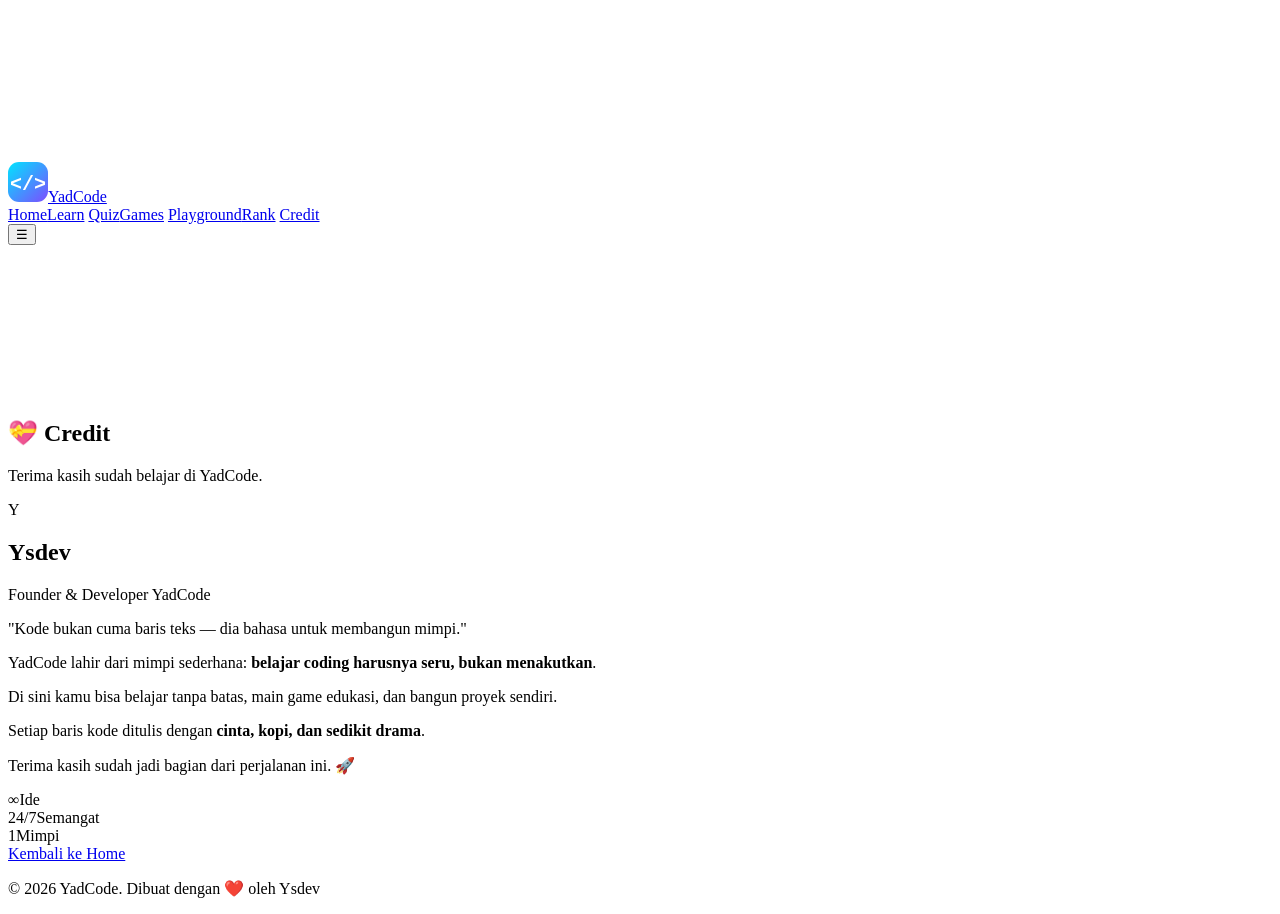
==== credit.html @ 746a7d45 "feat: credit" ====
<!DOCTYPE html>
<html lang="id"><head>
<meta charset="UTF-8"><meta name="viewport" content="width=device-width,initial-scale=1.0">
<title>Credit — YadCode</title><link rel="stylesheet" href="css/style.css">
</head><body>
<canvas id="bgCanvas"></canvas>
<nav class="navbar">
  <a href="index.html" class="nav-brand"><span class="logo-svg"><svg viewBox="0 0 40 40" width="40" height="40"><defs><linearGradient id="lg" x1="0" x2="1" y1="0" y2="1"><stop offset="0%" stop-color="#00e5ff"/><stop offset="100%" stop-color="#7c4dff"/></linearGradient></defs><rect width="40" height="40" rx="11" fill="url(#lg)"/><text x="20" y="28" font-family="monospace" font-size="20" font-weight="900" fill="#fff" text-anchor="middle">&lt;/&gt;</text></svg></span><span class="brand-name">YadCode</span></a>
  <div class="nav-links">
    <a href="index.html">Home</a><a href="learn.html">Learn</a>
    <a href="quiz.html">Quiz</a><a href="games.html">Games</a>
    <a href="playground.html">Playground</a><a href="leaderboard.html">Rank</a>
    <a href="credit.html" class="active">Credit</a>
  </div>
  <button class="nav-toggle" onclick="toggleNav()">☰</button>
</nav>

<section class="menu-header">
  <canvas id="menuCanvas" class="menu-canvas"></canvas>
  <div class="menu-header-content">
    <h1>💝 Credit</h1>
    <p>Terima kasih sudah belajar di YadCode.</p>
  </div>
</section>

<section class="credit-section"><div class="credit-card">
  <div class="credit-avatar">Y</div>
  <h1 class="credit-name">Ysdev</h1>
  <p class="credit-role">Founder & Developer YadCode</p>
  <div class="credit-quote"><p>"Kode bukan cuma baris teks — dia bahasa untuk membangun mimpi."</p></div>
  <div class="credit-msg">
    <p>YadCode lahir dari mimpi sederhana: <strong>belajar coding harusnya seru, bukan menakutkan</strong>.</p>
    <p>Di sini kamu bisa belajar tanpa batas, main game edukasi, dan bangun proyek sendiri.</p>
    <p>Setiap baris kode ditulis dengan <strong>cinta, kopi, dan sedikit drama</strong>.</p>
    <p>Terima kasih sudah jadi bagian dari perjalanan ini. 🚀</p>
  </div>
  <div class="credit-stats">
    <div class="stat"><span class="stat-num">∞</span><span class="stat-label">Ide</span></div>
    <div class="stat"><span class="stat-num">24/7</span><span class="stat-label">Semangat</span></div>
    <div class="stat"><span class="stat-num">1</span><span class="stat-label">Mimpi</span></div>
  </div>
  <a href="index.html" class="btn btn-primary">Kembali ke Home</a>
</div></section>

<footer><p>© 2026 YadCode. Dibuat dengan ❤️ oleh Ysdev</p></footer>
<script src="js/main.js"></script>
<script src="js/bg.js"></script>
</body></html>
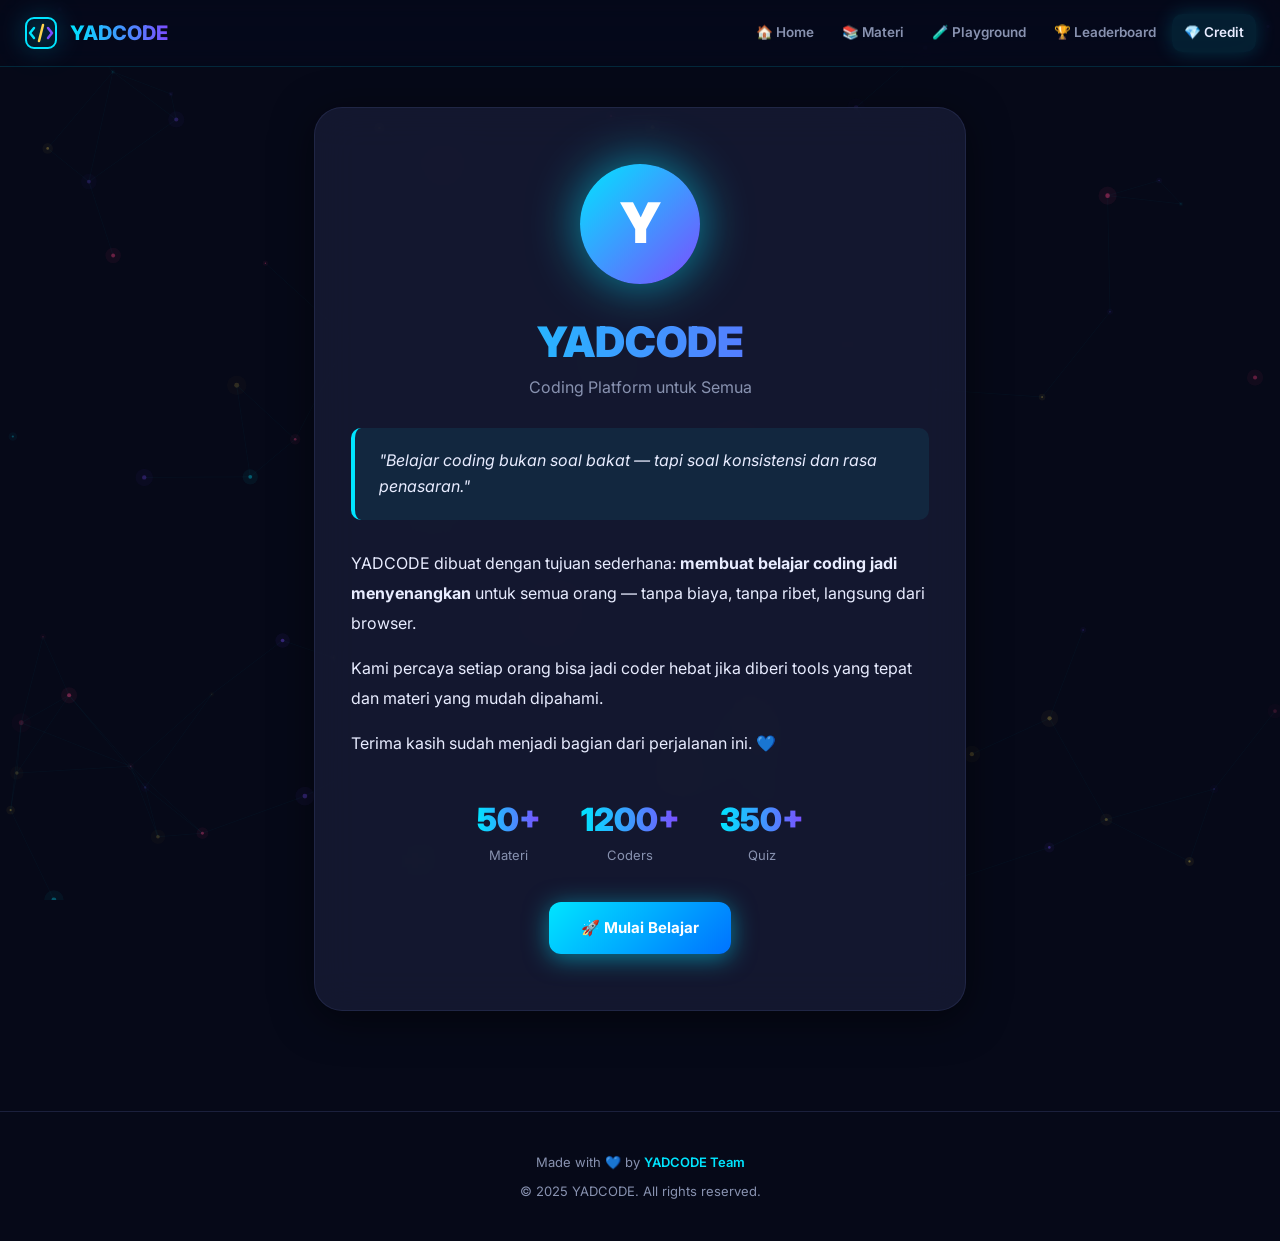
==== commit 3de6ed41: "Add credit page" ====
--- a/credit.html
+++ b/credit.html
@@ -1,48 +1,79 @@
 <!DOCTYPE html>
-<html lang="id"><head>
-<meta charset="UTF-8"><meta name="viewport" content="width=device-width,initial-scale=1.0">
-<title>Credit — YadCode</title><link rel="stylesheet" href="css/style.css">
-</head><body>
+<html lang="id">
+<head>
+<meta charset="UTF-8">
+<meta name="viewport" content="width=device-width, initial-scale=1.0">
+<title>Credit — YADCODE</title>
+<link rel="stylesheet" href="css/style.css">
+</head>
+<body>
 <canvas id="bgCanvas"></canvas>
+
 <nav class="navbar">
-  <a href="index.html" class="nav-brand"><span class="logo-svg"><svg viewBox="0 0 40 40" width="40" height="40"><defs><linearGradient id="lg" x1="0" x2="1" y1="0" y2="1"><stop offset="0%" stop-color="#00e5ff"/><stop offset="100%" stop-color="#7c4dff"/></linearGradient></defs><rect width="40" height="40" rx="11" fill="url(#lg)"/><text x="20" y="28" font-family="monospace" font-size="20" font-weight="900" fill="#fff" text-anchor="middle">&lt;/&gt;</text></svg></span><span class="brand-name">YadCode</span></a>
-  <div class="nav-links">
-    <a href="index.html">Home</a><a href="learn.html">Learn</a>
-    <a href="quiz.html">Quiz</a><a href="games.html">Games</a>
-    <a href="playground.html">Playground</a><a href="leaderboard.html">Rank</a>
-    <a href="credit.html" class="active">Credit</a>
+  <a href="index.html" class="nav-brand">
+    <span class="logo-svg">
+      <svg width="34" height="34" viewBox="0 0 34 34" fill="none">
+        <rect x="2" y="2" width="30" height="30" rx="8" stroke="#00e5ff" stroke-width="2"/>
+        <path d="M10 12 L6 17 L10 22" stroke="#00e5ff" stroke-width="2.5" stroke-linecap="round" stroke-linejoin="round"/>
+        <path d="M24 12 L28 17 L24 22" stroke="#7c4dff" stroke-width="2.5" stroke-linecap="round" stroke-linejoin="round"/>
+        <path d="M19 9 L15 25" stroke="#ffd54f" stroke-width="2.5" stroke-linecap="round"/>
+      </svg>
+    </span>
+    <span class="brand-name">YADCODE</span>
+  </a>
+  <button class="nav-toggle" onclick="document.getElementById('navLinks').classList.toggle('open')">☰</button>
+  <div class="nav-links" id="navLinks">
+    <a href="index.html">🏠 Home</a>
+    <a href="menu.html">📚 Materi</a>
+    <a href="playground.html">🧪 Playground</a>
+    <a href="leaderboard.html">🏆 Leaderboard</a>
+    <a href="credit.html" class="active">💎 Credit</a>
   </div>
-  <button class="nav-toggle" onclick="toggleNav()">☰</button>
 </nav>
 
-<section class="menu-header">
-  <canvas id="menuCanvas" class="menu-canvas"></canvas>
-  <div class="menu-header-content">
-    <h1>💝 Credit</h1>
-    <p>Terima kasih sudah belajar di YadCode.</p>
+<section class="credit-section">
+  <div class="credit-card">
+    <div class="credit-avatar">Y</div>
+    <div class="credit-name">YADCODE</div>
+    <div class="credit-role">Coding Platform untuk Semua</div>
+
+    <div class="credit-quote">
+      "Belajar coding bukan soal bakat — tapi soal konsistensi dan rasa penasaran."
+    </div>
+
+    <div class="credit-msg">
+      <p>YADCODE dibuat dengan tujuan sederhana: <b>membuat belajar coding jadi menyenangkan</b> untuk semua orang — tanpa biaya, tanpa ribet, langsung dari browser.</p>
+      <p>Kami percaya setiap orang bisa jadi coder hebat jika diberi tools yang tepat dan materi yang mudah dipahami.</p>
+      <p>Terima kasih sudah menjadi bagian dari perjalanan ini. 💙</p>
+    </div>
+
+    <div class="credit-stats">
+      <div class="stat">
+        <span class="stat-num">50+</span>
+        <span class="stat-label">Materi</span>
+      </div>
+      <div class="stat">
+        <span class="stat-num">1200+</span>
+        <span class="stat-label">Coders</span>
+      </div>
+      <div class="stat">
+        <span class="stat-num">350+</span>
+        <span class="stat-label">Quiz</span>
+      </div>
+    </div>
+
+    <a href="menu.html" class="btn btn-primary glow-pulse">🚀 Mulai Belajar</a>
   </div>
 </section>
 
-<section class="credit-section"><div class="credit-card">
-  <div class="credit-avatar">Y</div>
-  <h1 class="credit-name">Ysdev</h1>
-  <p class="credit-role">Founder & Developer YadCode</p>
-  <div class="credit-quote"><p>"Kode bukan cuma baris teks — dia bahasa untuk membangun mimpi."</p></div>
-  <div class="credit-msg">
-    <p>YadCode lahir dari mimpi sederhana: <strong>belajar coding harusnya seru, bukan menakutkan</strong>.</p>
-    <p>Di sini kamu bisa belajar tanpa batas, main game edukasi, dan bangun proyek sendiri.</p>
-    <p>Setiap baris kode ditulis dengan <strong>cinta, kopi, dan sedikit drama</strong>.</p>
-    <p>Terima kasih sudah jadi bagian dari perjalanan ini. 🚀</p>
-  </div>
-  <div class="credit-stats">
-    <div class="stat"><span class="stat-num">∞</span><span class="stat-label">Ide</span></div>
-    <div class="stat"><span class="stat-num">24/7</span><span class="stat-label">Semangat</span></div>
-    <div class="stat"><span class="stat-num">1</span><span class="stat-label">Mimpi</span></div>
-  </div>
-  <a href="index.html" class="btn btn-primary">Kembali ke Home</a>
-</div></section>
+<footer>
+  <p>Made with 💙 by <a href="credit.html">YADCODE Team</a></p>
+  <p style="margin-top:8px">© 2025 YADCODE. All rights reserved.</p>
+</footer>
 
-<footer><p>© 2026 YadCode. Dibuat dengan ❤️ oleh Ysdev</p></footer>
-<script src="js/main.js"></script>
+<div class="toast" id="toast"></div>
+
 <script src="js/bg.js"></script>
-</body></html>
+<script src="js/app.js"></script>
+</body>
+</html>
--- a/css/style.css
+++ b/css/style.css
@@ -0,0 +1,205 @@
+@import url('https://fonts.googleapis.com/css2?family=Inter:wght@400;600;700;900&family=JetBrains+Mono:wght@400;700&display=swap');
+:root{--primary:#00e5ff;--primary-dark:#0072ff;--accent:#ffd54f;--purple:#7c4dff;--pink:#ff4081;--bg:#060918;--bg-2:#0d1228;--card:rgba(26,31,58,.7);--card-hover:rgba(35,41,72,.9);--text:#e8ecff;--text-muted:#8892b0;--border:rgba(42,49,85,.6);--success:#4caf50;--danger:#f44336;--radius:16px;--shadow:0 8px 40px rgba(0,0,0,.5);--glow:0 0 30px rgba(0,229,255,.4)}
+*{margin:0;padding:0;box-sizing:border-box}
+html{scroll-behavior:smooth}
+body{font-family:'Inter','Segoe UI',system-ui,sans-serif;background:var(--bg);color:var(--text);line-height:1.6;min-height:100vh;overflow-x:hidden;position:relative}
+a{color:var(--primary);text-decoration:none}
+code,pre{font-family:'JetBrains Mono','Courier New',monospace}
+#bgCanvas{position:fixed;top:0;left:0;width:100%;height:100%;z-index:-1;opacity:.6;pointer-events:none}
+.navbar{position:sticky;top:0;z-index:100;display:flex;align-items:center;justify-content:space-between;padding:14px 24px;background:rgba(6,9,24,.75);backdrop-filter:blur(24px) saturate(180%);border-bottom:1px solid rgba(0,229,255,.15)}
+.nav-brand{display:flex;align-items:center;gap:12px;font-weight:800;font-size:20px}
+.logo-svg{display:flex;filter:drop-shadow(0 0 12px rgba(0,229,255,.6))}
+.brand-name{background:linear-gradient(90deg,#00e5ff,#7c4dff,#ffd54f);background-size:200% auto;-webkit-background-clip:text;-webkit-text-fill-color:transparent;background-clip:text;animation:shine 3s linear infinite}
+@keyframes shine{to{background-position:200% center}}
+.nav-links{display:flex;align-items:center;gap:4px;flex-wrap:wrap}
+.nav-links a{color:var(--text-muted);padding:8px 12px;border-radius:10px;font-size:13.5px;font-weight:600;transition:all .3s}
+.nav-links a:hover,.nav-links a.active{color:var(--text);background:rgba(0,229,255,.1);box-shadow:0 0 20px rgba(0,229,255,.2)}
+.nav-toggle{display:none;background:none;border:none;color:var(--text);font-size:22px;cursor:pointer}
+.live-bar{display:flex;align-items:center;gap:10px;flex-wrap:wrap;padding:10px 24px;background:linear-gradient(90deg,rgba(0,229,255,.08),rgba(124,77,255,.08));border-bottom:1px solid rgba(0,229,255,.1);font-size:13px;color:var(--text-muted)}
+.live-dot{width:8px;height:8px;border-radius:50%;background:#00ff88;box-shadow:0 0 10px #00ff88;animation:pulse 1.5s infinite}
+@keyframes pulse{0%,100%{opacity:1;transform:scale(1)}50%{opacity:.5;transform:scale(1.3)}}
+#liveCount{color:var(--primary);font-weight:800;font-size:15px}
+.divider{opacity:.3}
+.hero{position:relative;padding:100px 24px 80px;text-align:center;overflow:hidden;min-height:60vh;display:flex;align-items:center;justify-content:center}
+.hero-canvas{position:absolute;top:0;left:0;width:100%;height:100%;z-index:0}
+.hero-content{position:relative;z-index:1;max-width:800px}
+.hero-title{font-size:clamp(36px,7vw,64px);font-weight:900;margin-bottom:20px;line-height:1.1;text-shadow:0 0 40px rgba(0,229,255,.3)}
+.gradient-text{background:linear-gradient(90deg,#00e5ff,#7c4dff,#ff4081,#ffd54f);background-size:300% auto;-webkit-background-clip:text;-webkit-text-fill-color:transparent;background-clip:text;animation:shine 4s linear infinite}
+.hero-sub{font-size:clamp(16px,2.5vw,20px);color:var(--text-muted);margin-bottom:36px}
+.hero-buttons{display:flex;gap:14px;justify-content:center;flex-wrap:wrap}
+.btn{display:inline-flex;align-items:center;gap:8px;padding:14px 32px;border-radius:12px;font-size:15px;font-weight:700;border:none;cursor:pointer;transition:all .3s;font-family:inherit;position:relative;overflow:hidden}
+.btn::before{content:'';position:absolute;inset:0;background:linear-gradient(90deg,transparent,rgba(255,255,255,.2),transparent);transform:translateX(-100%);transition:transform .6s}
+.btn:hover::before{transform:translateX(100%)}
+.btn-primary{background:linear-gradient(135deg,#00e5ff,#0072ff);color:#fff;box-shadow:0 4px 25px rgba(0,229,255,.5)}
+.btn-primary:hover{transform:translateY(-3px);box-shadow:0 12px 40px rgba(0,229,255,.7)}
+.btn-secondary{background:rgba(26,31,58,.8);color:var(--text);border:1px solid var(--border);backdrop-filter:blur(10px)}
+.btn-secondary:hover{background:var(--card-hover);border-color:var(--primary)}
+.btn-danger{background:linear-gradient(135deg,#f44336,#c62828);color:#fff}
+.btn-small{padding:8px 16px;font-size:13px}
+.stats-strip{display:grid;grid-template-columns:repeat(auto-fit,minmax(160px,1fr));gap:20px;max-width:1100px;margin:0 auto;padding:40px 24px}
+.stat-item{text-align:center;padding:24px;background:var(--card);border:1px solid var(--border);border-radius:var(--radius);backdrop-filter:blur(10px);transition:all .3s}
+.stat-item:hover{transform:translateY(-4px);border-color:var(--primary);box-shadow:var(--glow)}
+.stat-num{display:block;font-size:36px;font-weight:900;background:linear-gradient(90deg,#00e5ff,#7c4dff);-webkit-background-clip:text;-webkit-text-fill-color:transparent;background-clip:text}
+.stat-item span:last-child{font-size:12px;color:var(--text-muted);text-transform:uppercase;letter-spacing:1px}
+.section-title{font-size:clamp(26px,4vw,38px);font-weight:900;text-align:center;margin-bottom:48px}
+.features,.recommend,.learn-section,.article-section,.filter-bar,.activity-section,.cta,.credit-section,.leaderboard-section,.playground-section{max-width:1200px;margin:0 auto;padding:60px 24px}
+.feature-grid{display:grid;grid-template-columns:repeat(auto-fit,minmax(260px,1fr));gap:24px}
+.feature-card{background:var(--card);border:1px solid var(--border);border-radius:var(--radius);padding:36px 28px;text-align:center;transition:all .4s;display:block;color:var(--text);backdrop-filter:blur(10px);position:relative;overflow:hidden}
+.feature-card::before{content:'';position:absolute;top:0;left:0;right:0;height:3px;background:linear-gradient(90deg,#00e5ff,#7c4dff,#ffd54f);transform:scaleX(0);transition:transform .4s}
+.feature-card:hover::before{transform:scaleX(1)}
+.feature-card:hover{transform:translateY(-8px);background:var(--card-hover);border-color:var(--primary);box-shadow:var(--shadow),var(--glow)}
+.feature-icon-svg{width:80px;height:80px;margin:0 auto 20px;display:flex;align-items:center;justify-content:center;background:linear-gradient(135deg,rgba(0,229,255,.15),rgba(124,77,255,.15));border-radius:20px;color:var(--primary);transition:all .4s;font-size:44px}
+.feature-icon-svg svg{width:44px;height:44px}
+.feature-card:hover .feature-icon-svg{transform:scale(1.1) rotate(-5deg);box-shadow:0 0 30px rgba(0,229,255,.5)}
+.feature-card h3{font-size:22px;margin-bottom:12px}
+.feature-card p{color:var(--text-muted);font-size:14px}
+.menu-header{position:relative;padding:60px 24px 40px;text-align:center;overflow:hidden;background:radial-gradient(circle at 50% 0%,rgba(0,229,255,.1),transparent 70%)}
+.menu-canvas{position:absolute;top:0;left:0;width:100%;height:100%;z-index:0}
+.menu-header-content{position:relative;z-index:1}
+.menu-header h1{font-size:clamp(32px,6vw,48px);font-weight:900;margin-bottom:12px}
+.menu-header p{color:var(--text-muted);font-size:17px}
+.lesson-grid{display:grid;grid-template-columns:repeat(auto-fill,minmax(260px,1fr));gap:20px}
+.lesson-card{background:var(--card);border:1px solid var(--border);border-radius:var(--radius);padding:26px;cursor:pointer;transition:all .4s;backdrop-filter:blur(10px)}
+.lesson-card:hover{transform:translateY(-6px) scale(1.02);border-color:var(--primary);box-shadow:var(--shadow),var(--glow)}
+.lesson-icon{font-size:46px;margin-bottom:12px;filter:drop-shadow(0 0 20px rgba(0,229,255,.4))}
+.lesson-card h3{font-size:18px;margin-bottom:8px}
+.lesson-card p{color:var(--text-muted);font-size:14px;margin-bottom:14px}
+.lesson-meta{display:flex;justify-content:space-between;font-size:12.5px;color:var(--primary);font-weight:600}
+.filter-bar{display:flex;gap:12px;flex-wrap:wrap;padding-top:20px;padding-bottom:20px}
+.filter-bar input,.filter-bar select{flex:1;min-width:200px;padding:14px 18px;background:var(--card);border:1px solid var(--border);border-radius:12px;color:var(--text);font-family:inherit;font-size:15px;backdrop-filter:blur(10px);transition:all .3s}
+.filter-bar input:focus,.filter-bar select:focus{outline:none;border-color:var(--primary);box-shadow:var(--glow)}
+.activity-feed{background:var(--card);border:1px solid var(--border);border-radius:var(--radius);padding:24px;max-width:800px;margin:0 auto;backdrop-filter:blur(10px);max-height:400px;overflow-y:auto}
+.activity-item{display:flex;align-items:center;gap:12px;padding:12px 0;border-bottom:1px solid rgba(42,49,85,.4);font-size:14px;animation:slideIn .5s}
+@keyframes slideIn{from{opacity:0;transform:translateX(-20px)}to{opacity:1;transform:translateX(0)}}
+.activity-item:last-child{border-bottom:none}
+.activity-avatar{width:36px;height:36px;border-radius:50%;background:linear-gradient(135deg,#00e5ff,#7c4dff);display:flex;align-items:center;justify-content:center;font-weight:800;color:#fff;flex-shrink:0}
+.activity-text{flex:1}
+.activity-text b{color:var(--primary)}
+.activity-time{font-size:11px;color:var(--text-muted)}
+.cta{text-align:center;padding:100px 24px;background:radial-gradient(circle at 50% 100%,rgba(0,229,255,.15),transparent 70%)}
+.cta h2{font-size:clamp(28px,5vw,42px);font-weight:900;margin-bottom:14px}
+.cta p{color:var(--text-muted);font-size:18px;margin-bottom:32px}
+.credit-section{max-width:700px;margin:0 auto;padding:40px 24px}
+.credit-card{background:var(--card);border:1px solid var(--border);border-radius:28px;padding:56px 36px;text-align:center;box-shadow:var(--shadow);backdrop-filter:blur(20px);position:relative;overflow:hidden}
+.credit-avatar{width:120px;height:120px;border-radius:50%;background:linear-gradient(135deg,#00e5ff,#7c4dff);display:flex;align-items:center;justify-content:center;font-size:56px;font-weight:900;color:#fff;margin:0 auto 24px;box-shadow:0 0 50px rgba(0,229,255,.6);animation:float 3s ease-in-out infinite}
+@keyframes float{0%,100%{transform:translateY(0)}50%{transform:translateY(-10px)}}
+.credit-name{font-size:42px;font-weight:900;background:linear-gradient(90deg,#00e5ff,#7c4dff,#ffd54f);background-size:200% auto;-webkit-background-clip:text;-webkit-text-fill-color:transparent;background-clip:text;animation:shine 3s linear infinite}
+.credit-role{color:var(--text-muted);margin-bottom:24px}
+.credit-quote{background:rgba(0,229,255,.08);border-left:4px solid var(--primary);padding:20px 24px;border-radius:10px;margin:28px 0;text-align:left;font-style:italic}
+.credit-msg{text-align:left;margin:28px 0;line-height:1.9}
+.credit-msg p{margin-bottom:14px}
+.credit-stats{display:flex;justify-content:center;gap:40px;margin:36px 0}
+.credit-stats .stat{display:flex;flex-direction:column}
+.credit-stats .stat-num{font-size:32px;font-weight:900;color:var(--primary)}
+.credit-stats .stat-label{font-size:13px;color:var(--text-muted)}
+.modal{display:none;position:fixed;inset:0;background:rgba(0,0,0,.85);z-index:999;padding:24px;overflow-y:auto;backdrop-filter:blur(8px)}
+.modal.open{display:flex;align-items:center;justify-content:center;animation:fadeIn .3s}
+@keyframes fadeIn{from{opacity:0}to{opacity:1}}
+.modal-content{background:linear-gradient(135deg,rgba(26,31,58,.95),rgba(13,18,40,.95));border:1px solid rgba(0,229,255,.3);border-radius:24px;padding:40px;max-width:720px;width:100%;position:relative;box-shadow:0 20px 80px rgba(0,229,255,.3);backdrop-filter:blur(20px);max-height:90vh;overflow-y:auto}
+.quiz-modal,.reader-modal{max-width:800px}
+.modal-close{position:absolute;top:18px;right:18px;background:rgba(13,18,40,.8);border:1px solid var(--border);color:var(--text);width:40px;height:40px;border-radius:50%;cursor:pointer;font-size:16px;transition:all .3s;z-index:10}
+.modal-close:hover{background:var(--danger);border-color:var(--danger)}
+.quiz-q{font-size:20px;margin-bottom:24px;font-weight:700}
+.quiz-option{display:block;width:100%;padding:16px 20px;background:rgba(13,18,40,.8);border:1px solid var(--border);border-radius:12px;color:var(--text);text-align:left;cursor:pointer;margin-bottom:12px;font-family:inherit;font-size:15px;transition:all .3s}
+.quiz-option:hover{border-color:var(--primary);transform:translateX(6px);box-shadow:var(--glow)}
+.quiz-option.correct{background:rgba(76,175,80,.25);border-color:var(--success)}
+.quiz-option.wrong{background:rgba(244,67,54,.25);border-color:var(--danger);animation:shake .4s}
+@keyframes shake{0%,100%{transform:translateX(0)}25%{transform:translateX(-8px)}75%{transform:translateX(8px)}}
+.quiz-progress{display:flex;justify-content:space-between;color:var(--text-muted);font-size:14px;margin-bottom:20px}
+.reader-content h1{margin-bottom:14px;font-size:26px}
+.reader-content .meta{color:var(--text-muted);margin-bottom:24px;font-size:14px}
+.reader-content .body{line-height:1.8;font-size:15.5px}
+.reader-content .body h2{margin:24px 0 12px;color:var(--primary)}
+.reader-content .body h3{margin:20px 0 10px;color:var(--accent)}
+.reader-content .body p{margin-bottom:14px}
+.reader-content .body ul,.reader-content .body ol{margin:12px 0 12px 24px}
+.reader-content .body li{margin-bottom:6px}
+.reader-content .body pre{background:#060918;padding:16px;border-radius:10px;margin:14px 0;overflow-x:auto;border:1px solid rgba(0,229,255,.2)}
+.reader-content .body code{background:rgba(0,229,255,.15);color:#00e5ff;padding:2px 8px;border-radius:4px;font-size:13.5px}
+.reader-content .body pre code{background:none;padding:0;color:#e8ecff}
+/* Playground */
+.playground-grid{display:grid;grid-template-columns:1fr 1fr;gap:20px}
+.pg-editor{background:var(--card);border:1px solid var(--border);border-radius:var(--radius);overflow:hidden;display:flex;flex-direction:column}
+.pg-tabs{display:flex;border-bottom:1px solid var(--border)}
+.pg-tab{flex:1;padding:12px;background:transparent;border:none;color:var(--text-muted);font-family:inherit;font-weight:700;font-size:13px;cursor:pointer;transition:all .3s}
+.pg-tab.active{background:rgba(0,229,255,.1);color:var(--primary);border-bottom:2px solid var(--primary)}
+.pg-code{flex:1;min-height:350px;padding:16px;background:#060918;color:#e8ecff;border:none;font-family:'JetBrains Mono',monospace;font-size:13.5px;resize:none;outline:none;line-height:1.6}
+.pg-actions{display:flex;gap:8px;padding:12px;border-top:1px solid var(--border)}
+.pg-actions .btn{flex:1;justify-content:center}
+.pg-preview{background:var(--card);border:1px solid var(--border);border-radius:var(--radius);overflow:hidden;display:flex;flex-direction:column}
+.pg-preview-head{padding:12px 16px;border-bottom:1px solid var(--border);font-size:13px;font-weight:700;color:var(--text-muted)}
+.pg-frame{flex:1;min-height:420px;border:none;background:#fff}
+/* Leaderboard */
+.lb-tabs{display:flex;gap:10px;justify-content:center;margin-bottom:30px}
+.lb-tab{padding:12px 28px;background:var(--card);border:1px solid var(--border);border-radius:12px;color:var(--text-muted);font-family:inherit;font-weight:700;font-size:14px;cursor:pointer;transition:all .3s}
+.lb-tab.active{background:rgba(0,229,255,.15);color:var(--primary);border-color:var(--primary);box-shadow:var(--glow)}
+.lb-content{max-width:700px;margin:0 auto}
+.lb-row{display:flex;align-items:center;gap:16px;padding:18px 24px;background:var(--card);border:1px solid var(--border);border-radius:14px;margin-bottom:10px;transition:all .3s;backdrop-filter:blur(10px)}
+.lb-row:hover{transform:translateX(8px);border-color:var(--primary)}
+.lb-row.lb-top1{background:linear-gradient(90deg,rgba(255,213,79,.15),rgba(255,64,129,.1));border-color:#ffd54f}
+.lb-row.lb-top2{background:linear-gradient(90deg,rgba(192,192,192,.15),transparent);border-color:#c0c0c0}
+.lb-row.lb-top3{background:linear-gradient(90deg,rgba(205,127,50,.15),transparent);border-color:#cd7f32}
+.lb-rank{font-size:24px;font-weight:900;width:50px;text-align:center;color:var(--primary)}
+.lb-avatar{width:44px;height:44px;border-radius:50%;background:linear-gradient(135deg,#00e5ff,#7c4dff);display:flex;align-items:center;justify-content:center;font-weight:900;color:#fff;font-size:18px}
+.lb-name{flex:1;font-weight:700;font-size:16px}
+.lb-score{font-weight:800;color:var(--accent);font-size:18px}
+.lb-badge{font-size:11px;color:var(--text-muted);background:rgba(0,229,255,.1);padding:3px 10px;border-radius:20px;border:1px solid rgba(0,229,255,.3)}
+/* Toast */
+.toast{position:fixed;bottom:30px;right:30px;background:linear-gradient(135deg,rgba(26,31,58,.98),rgba(13,18,40,.98));border:1px solid var(--primary);color:var(--text);padding:16px 24px;border-radius:14px;box-shadow:0 10px 40px rgba(0,229,255,.4);z-index:9999;font-weight:600;font-size:14px;transform:translateX(400px);transition:transform .4s cubic-bezier(.68,-.55,.27,1.55);backdrop-filter:blur(20px)}
+.toast.show{transform:translateX(0)}
+.toast.success{border-color:var(--success);box-shadow:0 10px 40px rgba(76,175,80,.4)}
+.toast.error{border-color:var(--danger);box-shadow:0 10px 40px rgba(244,67,54,.4)}
+/* Scrollbar */
+::-webkit-scrollbar{width:10px;height:10px}
+::-webkit-scrollbar-track{background:var(--bg-2)}
+::-webkit-scrollbar-thumb{background:linear-gradient(135deg,#00e5ff,#7c4dff);border-radius:10px}
+::-webkit-scrollbar-thumb:hover{background:linear-gradient(135deg,#7c4dff,#ff4081)}
+/* Footer */
+footer{text-align:center;padding:40px 24px;color:var(--text-muted);font-size:13px;border-top:1px solid var(--border);margin-top:60px}
+footer a{color:var(--primary);font-weight:600}
+/* Animations */
+@keyframes fadeUp{from{opacity:0;transform:translateY(30px)}to{opacity:1;transform:translateY(0)}}
+.fade-up{animation:fadeUp .8s ease forwards;opacity:0}
+.fade-up:nth-child(1){animation-delay:.1s}
+.fade-up:nth-child(2){animation-delay:.2s}
+.fade-up:nth-child(3){animation-delay:.3s}
+.fade-up:nth-child(4){animation-delay:.4s}
+@keyframes glowPulse{0%,100%{box-shadow:0 0 20px rgba(0,229,255,.4)}50%{box-shadow:0 0 40px rgba(0,229,255,.8)}}
+.glow-pulse{animation:glowPulse 2s ease-in-out infinite}
+/* Loading */
+.loader{display:inline-block;width:20px;height:20px;border:3px solid rgba(0,229,255,.3);border-top-color:var(--primary);border-radius:50%;animation:spin .8s linear infinite}
+@keyframes spin{to{transform:rotate(360deg)}}
+/* Badge */
+.badge{display:inline-block;padding:4px 12px;border-radius:20px;font-size:11px;font-weight:800;text-transform:uppercase;letter-spacing:.5px}
+.badge-new{background:linear-gradient(135deg,#00e5ff,#0072ff);color:#fff}
+.badge-hot{background:linear-gradient(135deg,#ff4081,#f44336);color:#fff}
+.badge-pro{background:linear-gradient(135deg,#ffd54f,#ff9800);color:#000}
+/* Responsive */
+@media(max-width:900px){
+.playground-grid{grid-template-columns:1fr}
+}
+@media(max-width:768px){
+.nav-links{display:none;position:absolute;top:100%;left:0;right:0;flex-direction:column;background:rgba(6,9,24,.98);padding:16px;border-bottom:1px solid var(--border);backdrop-filter:blur(20px)}
+.nav-links.open{display:flex}
+.nav-toggle{display:block}
+.hero{padding:60px 20px 50px}
+.credit-card{padding:40px 24px}
+.credit-name{font-size:32px}
+.credit-stats{gap:24px}
+.credit-avatar{width:90px;height:90px;font-size:44px}
+.modal-content{padding:28px 22px}
+.quiz-modal,.reader-modal{max-width:100%}
+.lb-row{padding:14px 16px;gap:12px}
+.lb-rank{width:36px;font-size:20px}
+.lb-avatar{width:38px;height:38px;font-size:15px}
+.toast{left:20px;right:20px;bottom:20px}
+}
+@media(max-width:480px){
+.navbar{padding:12px 16px}
+.brand-name{font-size:17px}
+.hero-buttons{flex-direction:column}
+.btn{width:100%;justify-content:center}
+.stats-strip{grid-template-columns:1fr 1fr}
+.stat-num{font-size:28px}
+.credit-stats{flex-direction:column;gap:16px}
+}
